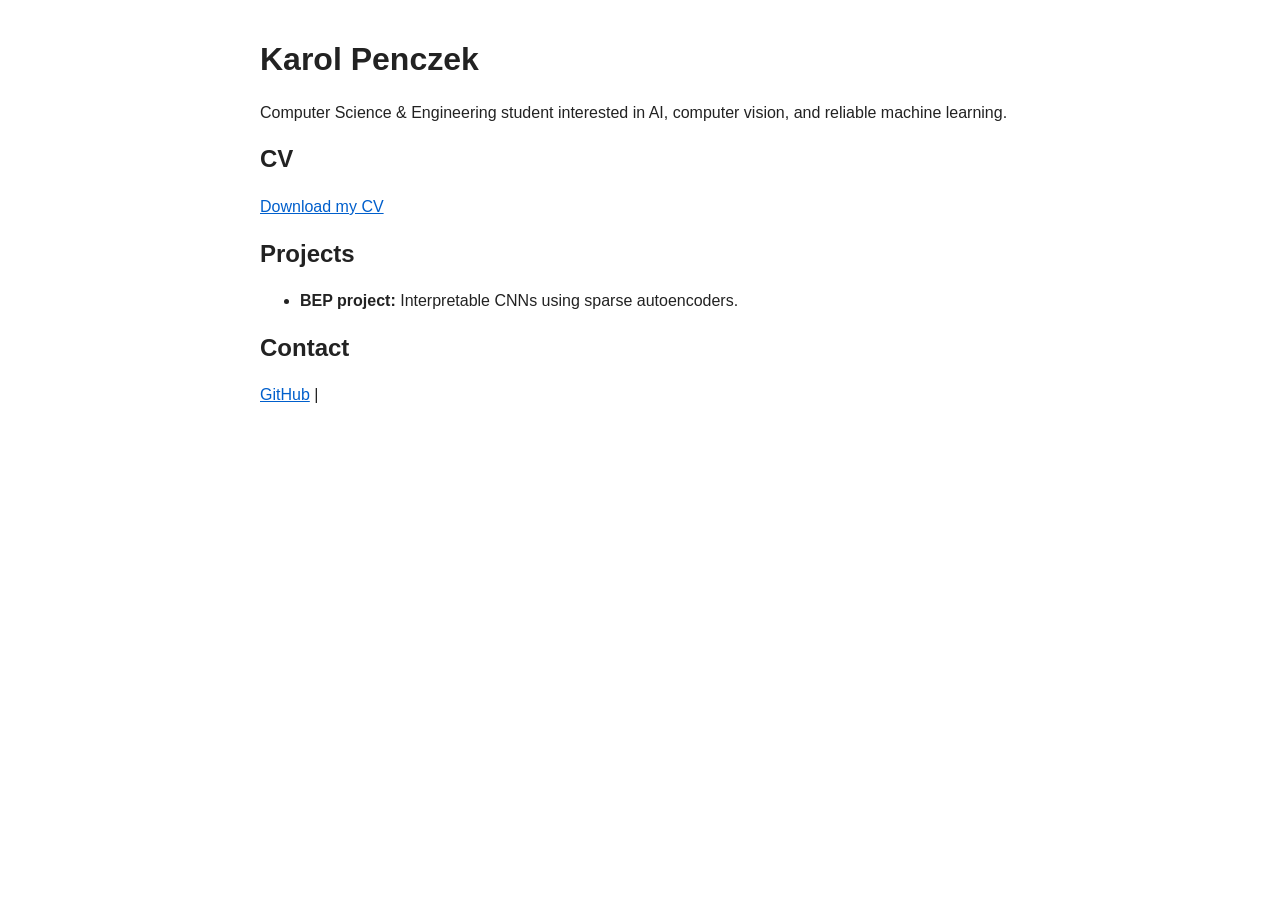
==== index.html @ 2ef4ed17 "d" ====
<!DOCTYPE html>
<html lang="en">
<head>
  <meta charset="UTF-8" />
  <meta name="viewport" content="width=device-width, initial-scale=1.0" />
  <title>Karol Penczek</title>
  <link rel="stylesheet" href="style.css" />
</head>
<body>
  <main>
    <h1>Karol Penczek</h1>
    <p>Computer Science & Engineering student interested in AI, computer vision, and reliable machine learning.</p>

    <h2>CV</h2>
    <p><a href="cv.pdf">Download my CV</a></p>

    <h2>Projects</h2>
    <ul>
      <li><strong>BEP project:</strong> Interpretable CNNs using sparse autoencoders.</li>
    </ul>

    <h2>Contact</h2>
    <p>
      <a href="https://github.com/karolos1444">GitHub</a> |
      <a href="https://www.linkedin.com/in/Karol-Penczek>LinkedIn</a>
    </p>
  </main>
</body>
</html>
---- style.css ----
body {
  font-family: Arial, sans-serif;
  line-height: 1.6;
  max-width: 760px;
  margin: 40px auto;
  padding: 0 20px;
  color: #222;
}

h1, h2 {
  line-height: 1.2;
}

a {
  color: #005fcc;
}
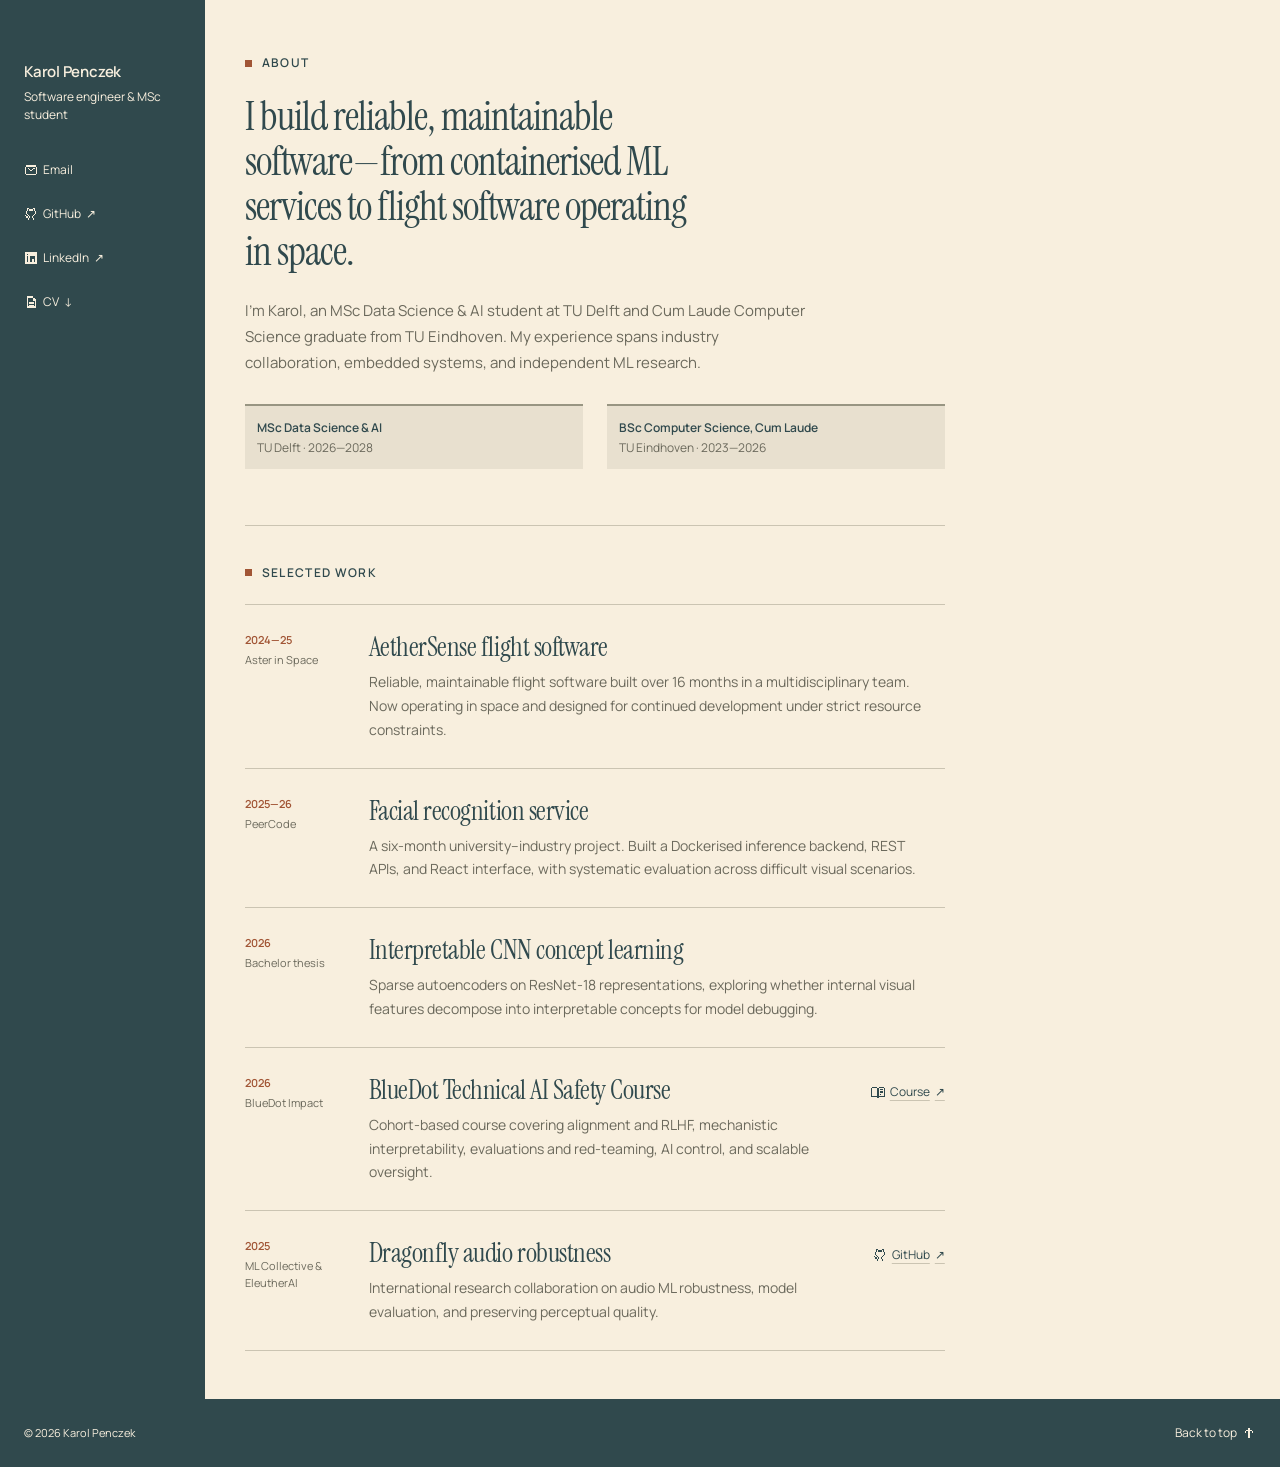
==== commit e47a3e76: "file reordering" ====
--- a/index.html
+++ b/index.html
@@ -1,29 +1,127 @@
-<!DOCTYPE html>
+<!doctype html>
 <html lang="en">
 <head>
-  <meta charset="UTF-8" />
-  <meta name="viewport" content="width=device-width, initial-scale=1.0" />
-  <title>Karol Penczek</title>
-  <link rel="stylesheet" href="style.css" />
+  <meta charset="utf-8">
+  <meta name="viewport" content="width=device-width, initial-scale=1">
+  <meta name="description" content="Karol Penczek is a software engineer and MSc Data Science & AI student building reliable software, ML systems, and embedded applications.">
+  <meta name="theme-color" content="#30494d">
+  <title>Karol Penczek — Software Engineer</title>
+  <link rel="icon" href="./assets/favicon.svg" type="image/svg+xml">
+  <link rel="preload" href="./assets/fonts/instrument-serif-regular.ttf" as="font" type="font/ttf" crossorigin>
+  <link rel="preload" href="./assets/fonts/manrope-regular.ttf" as="font" type="font/ttf" crossorigin>
+  <link rel="stylesheet" href="./style.css">
 </head>
-<body>
-  <main>
-    <h1>Karol Penczek</h1>
-    <p>Computer Science & Engineering student interested in AI, computer vision, and reliable machine learning.</p>
+<body id="top">
+  <a class="skip-link" href="#main">Skip to content</a>
 
-    <h2>CV</h2>
-    <p><a href="cv.pdf">Download my CV</a></p>
+  <div class="page">
+    <aside class="profile" aria-label="Profile and contact links">
+      <div class="identity">
+        <div>
+          <a class="name" href="#top">Karol Penczek</a>
+          <p>Software engineer &amp; MSc student</p>
+        </div>
+      </div>
+      <nav class="social-links" aria-label="Social and contact links">
+        <a href="mailto:karolpenczek@gmail.com">
+          <svg class="link-icon" viewBox="0 0 24 24" aria-hidden="true" shape-rendering="crispEdges"><path d="M6 8h2v2H6zm2 2h2v2H8zm10-2h-2v2h2zm-2 2h-2v2h2zm-6 2h4v2h-4zM2 6h2v12H2zm18 0h2v12h-2zM4 4h16v2H4zm0 14h16v2H4z" fill="currentColor"/></svg>
+          <span>Email</span>
+        </a>
+        <a href="https://github.com/karolos1444" target="_blank" rel="noopener noreferrer">
+          <svg class="link-icon" viewBox="0 0 24 24" aria-hidden="true" shape-rendering="crispEdges"><path d="M5 2h4v2H7v2H5V2Zm0 10H3V6h2v6Zm2 2H5v-2h2v2Zm2 2v-2H7v2H3v-2H1v2h2v2h4v4h2v-4h2v-2H9Zm0 0v2H7v-2h2Zm6-12v2H9V4h6Zm4 2h-2V4h-2V2h4v4Zm0 6V6h2v6h-2Zm-2 2v-2h2v2h-2Zm-2 2v-2h2v2h-2Zm0 2h-2v-2h2v2Zm0 0h2v4h-2v-4Z" fill="currentColor"/></svg>
+          <span>GitHub</span><span aria-hidden="true">↗</span>
+        </a>
+        <a href="https://www.linkedin.com/in/karol-penczek" target="_blank" rel="noopener noreferrer">
+          <svg class="link-icon" viewBox="0 0 16 16" aria-hidden="true" shape-rendering="crispEdges"><path d="M1 1h14v14H1V1zm2 5v7h2V6H3zm0-3v2h2V3H3zm4 3v7h2V9h2v4h2V8h-1V6h-3v1H9V6H7z" fill="currentColor" fill-rule="evenodd"/></svg>
+          <span>LinkedIn</span><span aria-hidden="true">↗</span>
+        </a>
+        <a href="./cv.pdf" download="Karol_Penczek_CV.pdf">
+          <svg class="link-icon" viewBox="0 0 16 16" aria-hidden="true" shape-rendering="crispEdges"><path d="M3 1h7v2h2v2h2v10H3V1zm2 2v10h7V7h-2V3H5z" fill="currentColor" fill-rule="evenodd"/><path d="M6 8h5v2H6zM6 11h5v1H6z" fill="currentColor"/></svg>
+          <span>CV</span><span aria-hidden="true">↓</span>
+        </a>
+      </nav>
+    </aside>
 
-    <h2>Projects</h2>
-    <ul>
-      <li><strong>BEP project:</strong> Interpretable CNNs using sparse autoencoders.</li>
-    </ul>
+    <main id="main" class="content">
+      <section class="about-section" id="about" aria-labelledby="about-title">
+        <div class="section-title">
+          <span class="pixel-square" aria-hidden="true"></span>
+          <h1 id="about-title">About</h1>
+        </div>
+        <p class="about-lead">I build reliable, maintainable software—from containerised ML services to flight software operating in space.</p>
+        <p class="about-copy">I’m Karol, an MSc Data Science &amp; AI student at TU Delft and Cum Laude Computer Science graduate from TU Eindhoven. My experience spans industry collaboration, embedded systems, and independent ML research.</p>
+        <div class="education" aria-label="Education">
+          <p><strong>MSc Data Science &amp; AI</strong><span>TU Delft · 2026—2028</span></p>
+          <p><strong>BSc Computer Science, Cum Laude</strong><span>TU Eindhoven · 2023—2026</span></p>
+        </div>
+      </section>
 
-    <h2>Contact</h2>
-    <p>
-      <a href="https://github.com/karolos1444">GitHub</a> |
-      <a href="https://www.linkedin.com/in/Karol-Penczek>LinkedIn</a>
-    </p>
-  </main>
+      <section class="work-section" id="work" aria-labelledby="work-title">
+        <div class="section-title">
+          <span class="pixel-square" aria-hidden="true"></span>
+          <h2 id="work-title">Selected work</h2>
+        </div>
+
+        <div class="project-list">
+          <article class="project">
+            <div class="project-meta"><span>2024—25</span><span>Aster in Space</span></div>
+            <div class="project-content">
+              <h3>AetherSense flight software</h3>
+              <p>Reliable, maintainable flight software built over 16 months in a multidisciplinary team. Now operating in space and designed for continued development under strict resource constraints.</p>
+            </div>
+          </article>
+
+          <article class="project">
+            <div class="project-meta"><span>2025—26</span><span>PeerCode</span></div>
+            <div class="project-content">
+              <h3>Facial recognition service</h3>
+              <p>A six-month university–industry project. Built a Dockerised inference backend, REST APIs, and React interface, with systematic evaluation across difficult visual scenarios.</p>
+            </div>
+          </article>
+
+          <article class="project">
+            <div class="project-meta"><span>2026</span><span>Bachelor thesis</span></div>
+            <div class="project-content">
+              <h3>Interpretable CNN concept learning</h3>
+              <p>Sparse autoencoders on ResNet-18 representations, exploring whether internal visual features decompose into interpretable concepts for model debugging.</p>
+            </div>
+          </article>
+
+          <article class="project">
+            <div class="project-meta"><span>2026</span><span>BlueDot Impact</span></div>
+            <div class="project-content">
+              <h3>BlueDot Technical AI Safety Course</h3>
+              <p>Cohort-based course covering alignment and RLHF, mechanistic interpretability, evaluations and red-teaming, AI control, and scalable oversight.</p>
+            </div>
+            <a class="project-link" href="https://bluedot.org/courses/technical-ai-safety" target="_blank" rel="noopener noreferrer" aria-label="View the Technical AI Safety Course (opens in a new tab)">
+              <svg class="link-icon" viewBox="0 0 24 24" aria-hidden="true" shape-rendering="crispEdges"><path d="M2 3h9v2H2zM0 19h11v2H0zM13 3h9v2h-9zm0 16h11v2H13zM11 5h2v18h-2zM0 5h2v14H0zm22 0h2v14h-2zm-7 2h5v2h-5zm0 4h5v2h-5zm0 4h2v2h-2z" fill="currentColor"/></svg>
+              <span>Course</span><span aria-hidden="true">↗</span>
+            </a>
+          </article>
+
+          <article class="project">
+            <div class="project-meta"><span>2025</span><span>ML Collective &amp; EleutherAI</span></div>
+            <div class="project-content">
+              <h3>Dragonfly audio robustness</h3>
+              <p>International research collaboration on audio ML robustness, model evaluation, and preserving perceptual quality.</p>
+            </div>
+            <a class="project-link" href="https://github.com/damanimc/Dragonfly" target="_blank" rel="noopener noreferrer" aria-label="View Dragonfly on GitHub (opens in a new tab)">
+              <svg class="link-icon" viewBox="0 0 24 24" aria-hidden="true" shape-rendering="crispEdges"><path d="M5 2h4v2H7v2H5V2Zm0 10H3V6h2v6Zm2 2H5v-2h2v2Zm2 2v-2H7v2H3v-2H1v2h2v2h4v4h2v-4h2v-2H9Zm0 0v2H7v-2h2Zm6-12v2H9V4h6Zm4 2h-2V4h-2V2h4v4Zm0 6V6h2v6h-2Zm-2 2v-2h2v2h-2Zm-2 2v-2h2v2h-2Zm0 2h-2v-2h2v2Zm0 0h2v4h-2v-4Z" fill="currentColor"/></svg>
+              <span>GitHub</span><span aria-hidden="true">↗</span>
+            </a>
+          </article>
+        </div>
+      </section>
+    </main>
+  </div>
+
+  <footer class="site-footer">
+    <span>© <span id="year">2026</span> Karol Penczek</span>
+    <a href="#top">Back to top
+      <svg class="link-icon" viewBox="0 0 16 16" aria-hidden="true" shape-rendering="crispEdges"><path d="M7 2h2v2h2v2h2v2h-2V6H9v8H7V6H5v2H3V6h2V4h2z" fill="currentColor"/></svg>
+    </a>
+  </footer>
+
+  <script type="module" src="./src/main.js"></script>
 </body>
-</html>+</html>
--- a/style.css
+++ b/style.css
@@ -1,16 +1,443 @@
+@font-face {
+  font-family: "Instrument Serif";
+  src: url("./assets/fonts/instrument-serif-regular.ttf") format("truetype");
+  font-style: normal;
+  font-weight: 400;
+  font-display: swap;
+}
+
+@font-face {
+  font-family: "Instrument Serif";
+  src: url("./assets/fonts/instrument-serif-italic.ttf") format("truetype");
+  font-style: italic;
+  font-weight: 400;
+  font-display: swap;
+}
+
+@font-face {
+  font-family: "Manrope";
+  src: url("./assets/fonts/manrope-regular.ttf") format("truetype");
+  font-style: normal;
+  font-weight: 400 500;
+  font-display: swap;
+}
+
+@font-face {
+  font-family: "Manrope";
+  src: url("./assets/fonts/manrope-semibold.ttf") format("truetype");
+  font-style: normal;
+  font-weight: 600 800;
+  font-display: swap;
+}
+
+:root {
+  /* Primitive palette sampled from the supplied swatches. */
+  --p-teal: oklch(0.3867 0.0313 208.45);
+  --p-sage: oklch(0.6670 0.0274 99.72);
+  --p-olive: oklch(0.5187 0.0200 99.88);
+  --p-cream: oklch(0.9546 0.0245 83.42);
+  --p-orange: oklch(0.5340 0.1104 42.79);
+
+  /* Semantic tokens. */
+  --surface: var(--p-cream);
+  --text: var(--p-teal);
+  --text-secondary: var(--p-olive);
+  --accent: var(--p-orange);
+  --line: color-mix(in oklch, var(--p-sage) 48%, transparent);
+  --focus: var(--accent);
+
+  /* Component tokens. */
+  --display-font: "Instrument Serif", Georgia, serif;
+  --body-font: "Manrope", "Avenir Next", sans-serif;
+}
+
+* {
+  box-sizing: border-box;
+  margin: 0;
+  padding: 0;
+}
+
+html {
+  scroll-behavior: smooth;
+  scroll-padding-top: 24px;
+}
+
 body {
-  font-family: Arial, sans-serif;
+  min-height: 100dvh;
+  background: var(--surface);
+  color: var(--text);
+  font-family: var(--body-font);
+  font-size: 16px;
+  line-height: 1.65;
+  -webkit-font-smoothing: antialiased;
+}
+
+::selection {
+  background: var(--accent);
+  color: var(--surface);
+}
+
+a {
+  color: inherit;
+  cursor: pointer;
+  text-decoration: none;
+}
+
+a:focus-visible {
+  outline: 3px solid var(--focus);
+  outline-offset: 5px;
+}
+
+svg {
+  display: block;
+  max-width: 100%;
+}
+
+h1,
+h2,
+h3,
+p {
+  margin: 0;
+}
+
+h1,
+h2,
+h3 {
+  font-weight: 400;
+  text-wrap: balance;
+}
+
+.page {
+  display: grid;
+  width: 100%;
+  min-height: 100dvh;
+  margin: 0;
+  gap: 0;
+  padding: 0;
+}
+
+.skip-link {
+  position: fixed;
+  z-index: 10;
+  top: 12px;
+  left: 12px;
+  padding: 12px 16px;
+  background: var(--text);
+  color: var(--surface);
+  transform: translateY(-160%);
+  transition: transform 180ms ease-out;
+}
+
+.skip-link:focus {
+  transform: translateY(0);
+}
+
+.profile {
+  padding: 24px;
+  background: var(--p-teal);
+  color: var(--p-cream);
+}
+
+.identity {
+  display: flex;
+  align-items: center;
+  gap: 12px;
+}
+
+.name {
+  display: inline-flex;
+  min-height: 32px;
+  align-items: center;
+  font-size: 15px;
+  font-weight: 700;
+  letter-spacing: -0.015em;
+}
+
+.identity p {
+  color: var(--p-cream);
+  font-size: 12px;
+  line-height: 1.5;
+}
+
+.social-links {
+  display: flex;
+  flex-wrap: wrap;
+  gap: 4px 20px;
+  margin-top: 16px;
+}
+
+.social-links a,
+.project-link,
+.site-footer a {
+  display: inline-flex;
+  min-height: 44px;
+  align-items: center;
+  gap: 5px;
+  color: var(--text-secondary);
+  font-size: 12px;
+  transition: color 160ms ease-out;
+}
+
+.social-links a:hover,
+.project-link:hover,
+.site-footer a:hover {
+  color: var(--accent);
+}
+
+.profile .social-links a {
+  color: var(--p-cream);
+}
+
+.profile .social-links a:hover {
+  color: var(--p-cream);
+  text-decoration: underline;
+  text-decoration-color: var(--p-orange);
+  text-underline-offset: 5px;
+}
+
+.profile a:focus-visible {
+  outline-color: var(--p-sage);
+}
+
+.content {
+  width: 100%;
+  max-width: 780px;
+  min-width: 0;
+  padding: 32px 24px 40px;
+}
+
+.link-icon {
+  width: 14px;
+  height: 14px;
+  flex: 0 0 auto;
+}
+
+.section-title {
+  display: flex;
+  align-items: center;
+  gap: 10px;
+  margin-bottom: 24px;
+}
+
+.section-title h1,
+.section-title h2 {
+  font-size: 12px;
+  font-weight: 700;
+  letter-spacing: 0.11em;
+  line-height: 1.2;
+  text-transform: uppercase;
+}
+
+.pixel-square {
+  width: 7px;
+  height: 7px;
+  background: var(--accent);
+}
+
+.about-lead {
+  max-width: 25ch;
+  font-family: var(--display-font);
+  font-size: clamp(2rem, 8vw, 2.65rem);
+  letter-spacing: -0.025em;
+  line-height: 1.12;
+}
+
+.about-copy {
+  max-width: 63ch;
+  margin-top: 24px;
+  color: var(--text-secondary);
+  font-size: 15px;
+  line-height: 1.75;
+}
+
+.education {
+  display: grid;
+  gap: 16px;
+  margin-top: 28px;
+}
+
+.education p {
+  padding: 12px;
+  border-top: 2px solid var(--p-sage);
+  background: color-mix(in oklch, var(--p-sage) 16%, var(--surface));
+  font-size: 12px;
   line-height: 1.6;
-  max-width: 760px;
-  margin: 40px auto;
-  padding: 0 20px;
-  color: #222;
-}
-
-h1, h2 {
-  line-height: 1.2;
-}
-
-a {
-  color: #005fcc;
-}+}
+
+.education strong,
+.education span {
+  display: block;
+}
+
+.education strong {
+  font-weight: 600;
+}
+
+.education span {
+  color: var(--text-secondary);
+}
+
+.work-section {
+  margin-top: 48px;
+  padding-top: 32px;
+  border-top: 1px solid var(--line);
+}
+
+.project-list {
+  border-top: 1px solid var(--line);
+}
+
+.project {
+  display: grid;
+  gap: 8px;
+  padding-block: 24px;
+  border-bottom: 1px solid var(--line);
+}
+
+.project-meta {
+  display: flex;
+  flex-wrap: wrap;
+  gap: 2px 12px;
+  align-content: start;
+  color: var(--text-secondary);
+  font-size: 11px;
+  line-height: 1.55;
+}
+
+.project-meta span:first-child {
+  color: var(--accent);
+  font-weight: 600;
+}
+
+.project-content h3 {
+  font-family: var(--display-font);
+  font-size: 27px;
+  letter-spacing: -0.018em;
+  line-height: 1.15;
+}
+
+.project-content p {
+  max-width: 65ch;
+  margin-top: 8px;
+  color: var(--text-secondary);
+  font-size: 14px;
+  line-height: 1.7;
+}
+
+.project-link {
+  width: fit-content;
+  min-height: 36px;
+  color: var(--text);
+  text-decoration: underline;
+  text-decoration-color: var(--line);
+  text-underline-offset: 4px;
+}
+
+.site-footer {
+  display: flex;
+  flex-wrap: wrap;
+  align-items: center;
+  justify-content: space-between;
+  gap: 8px 24px;
+  padding: 12px 24px;
+  background: var(--p-teal);
+  color: var(--p-cream);
+  font-size: 11px;
+}
+
+.site-footer a,
+.site-footer a:hover {
+  color: var(--p-cream);
+}
+
+.site-footer a:hover {
+  text-decoration: underline;
+  text-decoration-color: var(--p-orange);
+  text-underline-offset: 5px;
+}
+
+.site-footer a:focus-visible {
+  outline-color: var(--p-sage);
+}
+
+@media (min-width: 600px) {
+  .profile,
+  .content {
+    padding-inline: 32px;
+  }
+
+  .education {
+    grid-template-columns: repeat(2, minmax(0, 1fr));
+    gap: 24px;
+  }
+
+  .project {
+    grid-template-columns: 100px minmax(0, 1fr) auto;
+    gap: 24px;
+  }
+
+  .project-meta {
+    display: grid;
+    gap: 3px;
+  }
+
+  .project-link {
+    align-self: start;
+    justify-self: end;
+  }
+}
+
+@media (min-width: 800px) {
+  .page {
+    grid-template-columns: minmax(160px, 16%) minmax(0, 1fr);
+    gap: 0;
+    padding: 0;
+  }
+
+  .profile {
+    position: relative;
+    align-self: stretch;
+    padding: 56px 24px;
+  }
+
+  .content {
+    padding: 56px 40px 48px;
+  }
+
+  .identity {
+    align-items: flex-start;
+  }
+
+  .social-links {
+    display: grid;
+    gap: 0;
+    justify-items: start;
+    margin-top: 24px;
+  }
+
+  .about-lead {
+    font-size: 40px;
+  }
+
+  .work-section {
+    margin-top: 56px;
+    padding-top: 40px;
+  }
+
+  .project {
+    padding-block: 26px;
+  }
+}
+
+@media (prefers-reduced-motion: reduce) {
+  html {
+    scroll-behavior: auto;
+  }
+
+  *,
+  *::before,
+  *::after {
+    animation: none !important;
+    transition: none !important;
+  }
+}
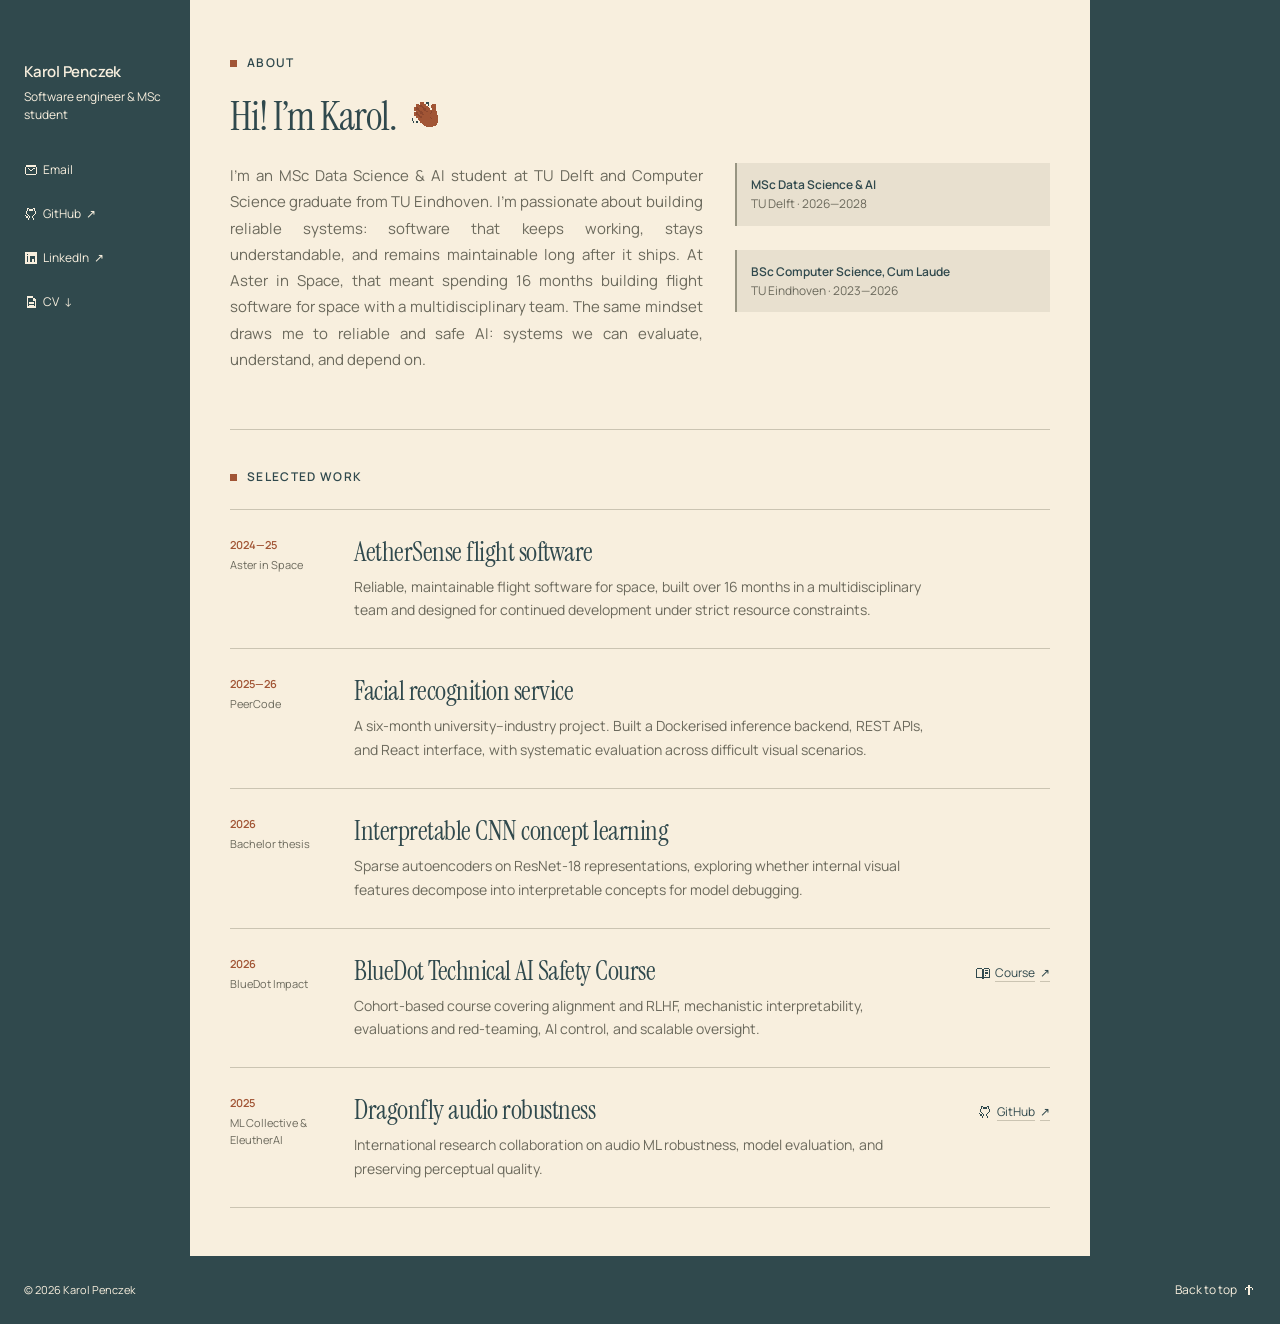
==== commit e53bc985: "fix" ====
--- a/index.html
+++ b/index.html
@@ -48,11 +48,15 @@
           <span class="pixel-square" aria-hidden="true"></span>
           <h1 id="about-title">About</h1>
         </div>
-        <p class="about-lead">I build reliable, maintainable software—from containerised ML services to flight software operating in space.</p>
-        <p class="about-copy">I’m Karol, an MSc Data Science &amp; AI student at TU Delft and Cum Laude Computer Science graduate from TU Eindhoven. My experience spans industry collaboration, embedded systems, and independent ML research.</p>
-        <div class="education" aria-label="Education">
-          <p><strong>MSc Data Science &amp; AI</strong><span>TU Delft · 2026—2028</span></p>
-          <p><strong>BSc Computer Science, Cum Laude</strong><span>TU Eindhoven · 2023—2026</span></p>
+        <div class="about-layout">
+          <div class="about-intro">
+            <p class="about-lead">Hi! I’m Karol. <img class="wave-icon" src="./assets/waving-hand.png" alt="" width="366" height="332"></p>
+            <p class="about-copy">I’m an MSc Data Science &amp; AI student at TU Delft and Computer Science graduate from TU Eindhoven. I’m passionate about building reliable systems: software that keeps working, stays understandable, and remains maintainable long after it ships. At Aster in Space, that meant spending 16 months building flight software for space with a multidisciplinary team. The same mindset draws me to reliable and safe AI: systems we can evaluate, understand, and depend on.</p>
+          </div>
+          <div class="education" aria-label="Education">
+            <p><strong>MSc Data Science &amp; AI</strong><span>TU Delft · 2026—2028</span></p>
+            <p><strong>BSc Computer Science, Cum Laude</strong><span>TU Eindhoven · 2023—2026</span></p>
+          </div>
         </div>
       </section>
 
@@ -67,7 +71,7 @@
             <div class="project-meta"><span>2024—25</span><span>Aster in Space</span></div>
             <div class="project-content">
               <h3>AetherSense flight software</h3>
-              <p>Reliable, maintainable flight software built over 16 months in a multidisciplinary team. Now operating in space and designed for continued development under strict resource constraints.</p>
+              <p>Reliable, maintainable flight software for space, built over 16 months in a multidisciplinary team and designed for continued development under strict resource constraints.</p>
             </div>
           </article>
 
@@ -113,6 +117,8 @@
         </div>
       </section>
     </main>
+
+    <div class="color-rail" aria-hidden="true"></div>
   </div>
 
   <footer class="site-footer">
--- a/style.css
+++ b/style.css
@@ -64,7 +64,7 @@
 
 body {
   min-height: 100dvh;
-  background: var(--surface);
+  background: var(--p-teal);
   color: var(--text);
   font-family: var(--body-font);
   font-size: 16px;
@@ -114,6 +114,7 @@
   margin: 0;
   gap: 0;
   padding: 0;
+  background: var(--surface);
 }
 
 .skip-link {
@@ -201,9 +202,15 @@
 
 .content {
   width: 100%;
-  max-width: 780px;
+  max-width: 900px;
   min-width: 0;
   padding: 32px 24px 40px;
+  background: var(--surface);
+}
+
+.color-rail {
+  display: none;
+  background: var(--p-teal);
 }
 
 .link-icon {
@@ -234,18 +241,39 @@
   background: var(--accent);
 }
 
+.about-layout {
+  display: grid;
+  gap: 28px;
+}
+
+.about-intro {
+  min-width: 0;
+}
+
 .about-lead {
   max-width: 25ch;
   font-family: var(--display-font);
+  text-align: left;
   font-size: clamp(2rem, 8vw, 2.65rem);
   letter-spacing: -0.025em;
   line-height: 1.12;
+}
+
+.wave-icon {
+  display: inline-block;
+  width: 0.85em;
+  height: 0.85em;
+  margin-left: 0.12em;
+  object-fit: contain;
+  image-rendering: pixelated;
+  vertical-align: -0.06em;
 }
 
 .about-copy {
   max-width: 63ch;
   margin-top: 24px;
   color: var(--text-secondary);
+  text-align: justify;
   font-size: 15px;
   line-height: 1.75;
 }
@@ -253,12 +281,11 @@
 .education {
   display: grid;
   gap: 16px;
-  margin-top: 28px;
 }
 
 .education p {
-  padding: 12px;
-  border-top: 2px solid var(--p-sage);
+  padding: 12px 14px;
+  border-left: 2px solid var(--p-sage);
   background: color-mix(in oklch, var(--p-sage) 16%, var(--surface));
   font-size: 12px;
   line-height: 1.6;
@@ -389,9 +416,10 @@
 
 @media (min-width: 800px) {
   .page {
-    grid-template-columns: minmax(160px, 16%) minmax(0, 1fr);
+    grid-template-columns: minmax(140px, 1fr) minmax(0, 900px) minmax(140px, 1fr);
     gap: 0;
     padding: 0;
+    background: var(--p-teal);
   }
 
   .profile {
@@ -401,7 +429,12 @@
   }
 
   .content {
+    justify-self: center;
     padding: 56px 40px 48px;
+  }
+
+  .color-rail {
+    display: block;
   }
 
   .identity {
@@ -429,6 +462,36 @@
   }
 }
 
+@media (min-width: 1024px) {
+  .about-layout {
+    grid-template-columns: minmax(0, 1.5fr) minmax(200px, 1fr);
+    column-gap: 32px;
+    row-gap: 24px;
+    align-items: start;
+  }
+
+  .about-intro {
+    display: contents;
+  }
+
+  .about-lead {
+    grid-column: 1;
+    grid-row: 1;
+  }
+
+  .about-copy {
+    grid-column: 1;
+    grid-row: 2;
+    margin-top: 0;
+  }
+
+  .education {
+    grid-column: 2;
+    grid-row: 2;
+    grid-template-columns: minmax(0, 1fr);
+  }
+}
+
 @media (prefers-reduced-motion: reduce) {
   html {
     scroll-behavior: auto;
